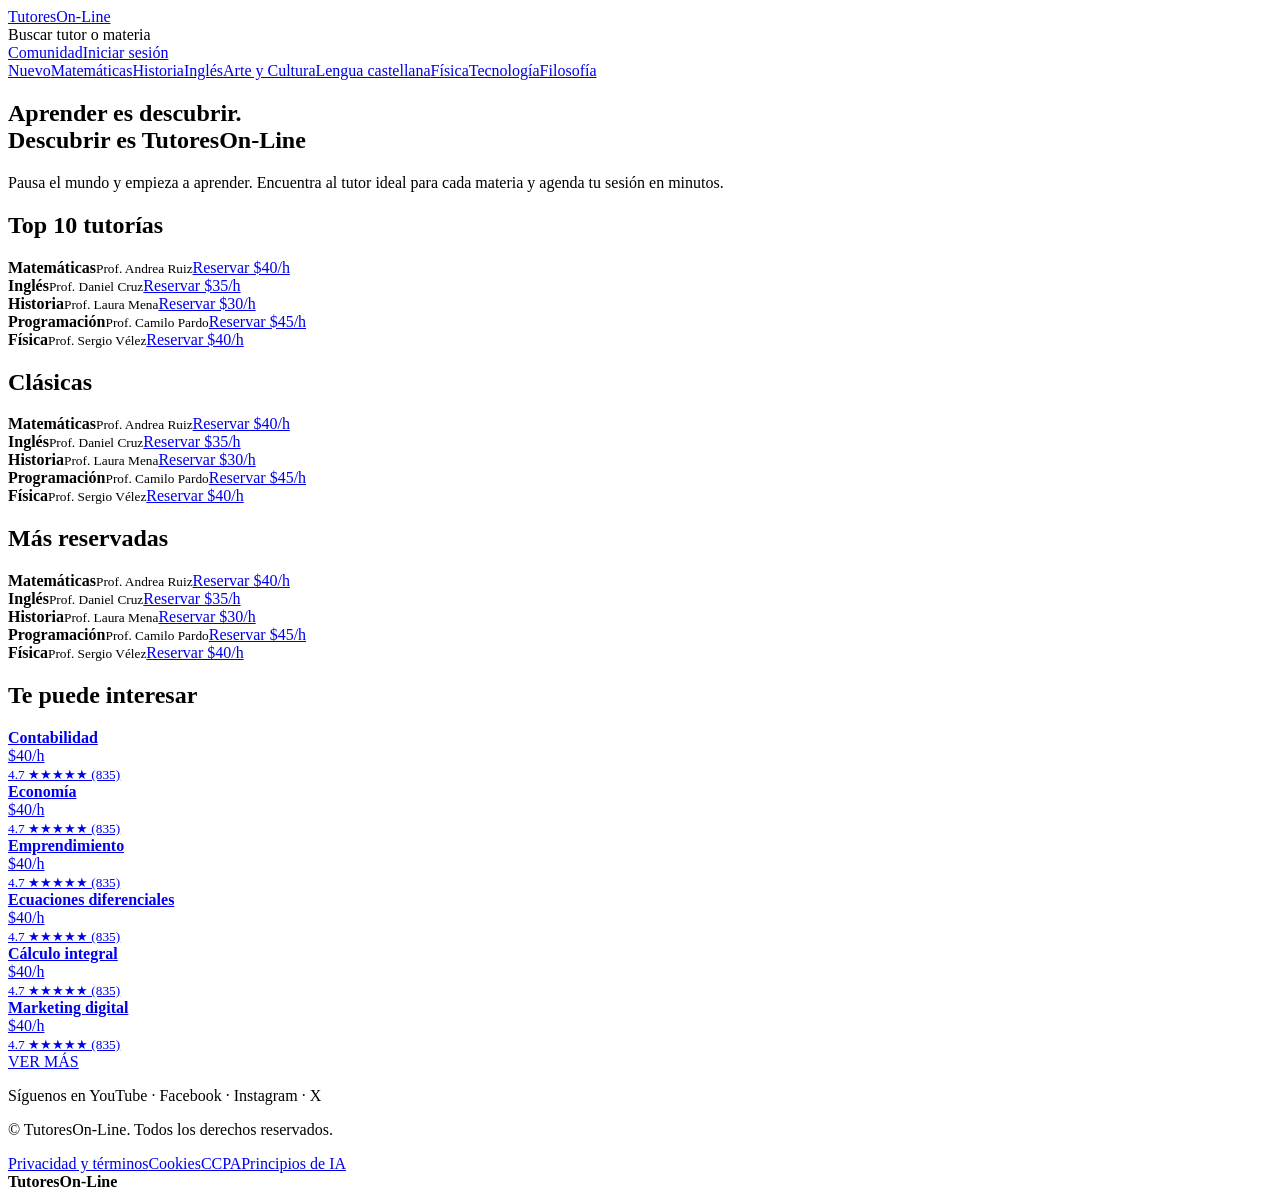
==== index.html @ 2ca49fcb "Add files via upload" ====
<!DOCTYPE html><html lang="es"><head><meta charset="utf-8"><meta name="viewport" content="width=device-width,initial-scale=1"><title>Inicio · TutoresOn-Line</title><link rel="stylesheet" href="css/style.css"></head><body><header class="top"><div class="bar"><a class="logo" href="index.html">TutoresOn-Line</a><div class="buscar">Buscar tutor o materia</div><nav class="mini"><a href="comunidad.html">Comunidad</a><a href="login.html">Iniciar sesión</a></nav></div></header><div class="cats"><a href="biblioteca.html">Nuevo</a><a href="biblioteca.html">Matemáticas</a><a href="biblioteca.html">Historia</a><a href="biblioteca.html">Inglés</a><a href="biblioteca.html">Arte y Cultura</a><a href="biblioteca.html">Lengua castellana</a><a href="biblioteca.html">Física</a><a href="biblioteca.html">Tecnología</a><a href="biblioteca.html">Filosofía</a></div><main><section class="hero"><div><h1>Aprender es descubrir.<br>Descubrir es TutoresOn-Line</h1><p>Pausa el mundo y empieza a aprender. Encuentra al tutor ideal para cada materia y agenda tu sesión en minutos.</p></div><div class="img"></div></section><h2>Top 10 tutorías</h2><div class="fila"><div class="tutoria"><b>Matemáticas</b><small>Prof. Andrea Ruiz</small><a class="btn" href="carrito.html">Reservar $40/h</a></div><div class="tutoria"><b>Inglés</b><small>Prof. Daniel Cruz</small><a class="btn" href="carrito.html">Reservar $35/h</a></div><div class="tutoria"><b>Historia</b><small>Prof. Laura Mena</small><a class="btn" href="carrito.html">Reservar $30/h</a></div><div class="tutoria"><b>Programación</b><small>Prof. Camilo Pardo</small><a class="btn" href="carrito.html">Reservar $45/h</a></div><div class="tutoria"><b>Física</b><small>Prof. Sergio Vélez</small><a class="btn" href="carrito.html">Reservar $40/h</a></div></div><h2>Clásicas</h2><div class="fila"><div class="tutoria"><b>Matemáticas</b><small>Prof. Andrea Ruiz</small><a class="btn" href="carrito.html">Reservar $40/h</a></div><div class="tutoria"><b>Inglés</b><small>Prof. Daniel Cruz</small><a class="btn" href="carrito.html">Reservar $35/h</a></div><div class="tutoria"><b>Historia</b><small>Prof. Laura Mena</small><a class="btn" href="carrito.html">Reservar $30/h</a></div><div class="tutoria"><b>Programación</b><small>Prof. Camilo Pardo</small><a class="btn" href="carrito.html">Reservar $45/h</a></div><div class="tutoria"><b>Física</b><small>Prof. Sergio Vélez</small><a class="btn" href="carrito.html">Reservar $40/h</a></div></div><h2>Más reservadas</h2><div class="fila"><div class="tutoria"><b>Matemáticas</b><small>Prof. Andrea Ruiz</small><a class="btn" href="carrito.html">Reservar $40/h</a></div><div class="tutoria"><b>Inglés</b><small>Prof. Daniel Cruz</small><a class="btn" href="carrito.html">Reservar $35/h</a></div><div class="tutoria"><b>Historia</b><small>Prof. Laura Mena</small><a class="btn" href="carrito.html">Reservar $30/h</a></div><div class="tutoria"><b>Programación</b><small>Prof. Camilo Pardo</small><a class="btn" href="carrito.html">Reservar $45/h</a></div><div class="tutoria"><b>Física</b><small>Prof. Sergio Vélez</small><a class="btn" href="carrito.html">Reservar $40/h</a></div></div><h2>Te puede interesar</h2><div class="grid"><a class="item" href="carrito.html"><div class="mini"></div><div><b>Contabilidad</b><br>$40/h<br><small>4.7 ★★★★★ (835)</small></div></a><a class="item" href="carrito.html"><div class="mini"></div><div><b>Economía</b><br>$40/h<br><small>4.7 ★★★★★ (835)</small></div></a><a class="item" href="carrito.html"><div class="mini"></div><div><b>Emprendimiento</b><br>$40/h<br><small>4.7 ★★★★★ (835)</small></div></a><a class="item" href="carrito.html"><div class="mini"></div><div><b>Ecuaciones diferenciales</b><br>$40/h<br><small>4.7 ★★★★★ (835)</small></div></a><a class="item" href="carrito.html"><div class="mini"></div><div><b>Cálculo integral</b><br>$40/h<br><small>4.7 ★★★★★ (835)</small></div></a><a class="item" href="carrito.html"><div class="mini"></div><div><b>Marketing digital</b><br>$40/h<br><small>4.7 ★★★★★ (835)</small></div></a></div><div class="centro"><a class="btn" href="biblioteca.html">VER MÁS</a></div></main><footer><div><p>Síguenos en YouTube · Facebook · Instagram · X</p><p>© TutoresOn-Line. Todos los derechos reservados.</p></div><nav><a href="#">Privacidad y términos</a><a href="#">Cookies</a><a href="#">CCPA</a><a href="#">Principios de IA</a></nav><strong>TutoresOn-Line</strong></footer></body></html>
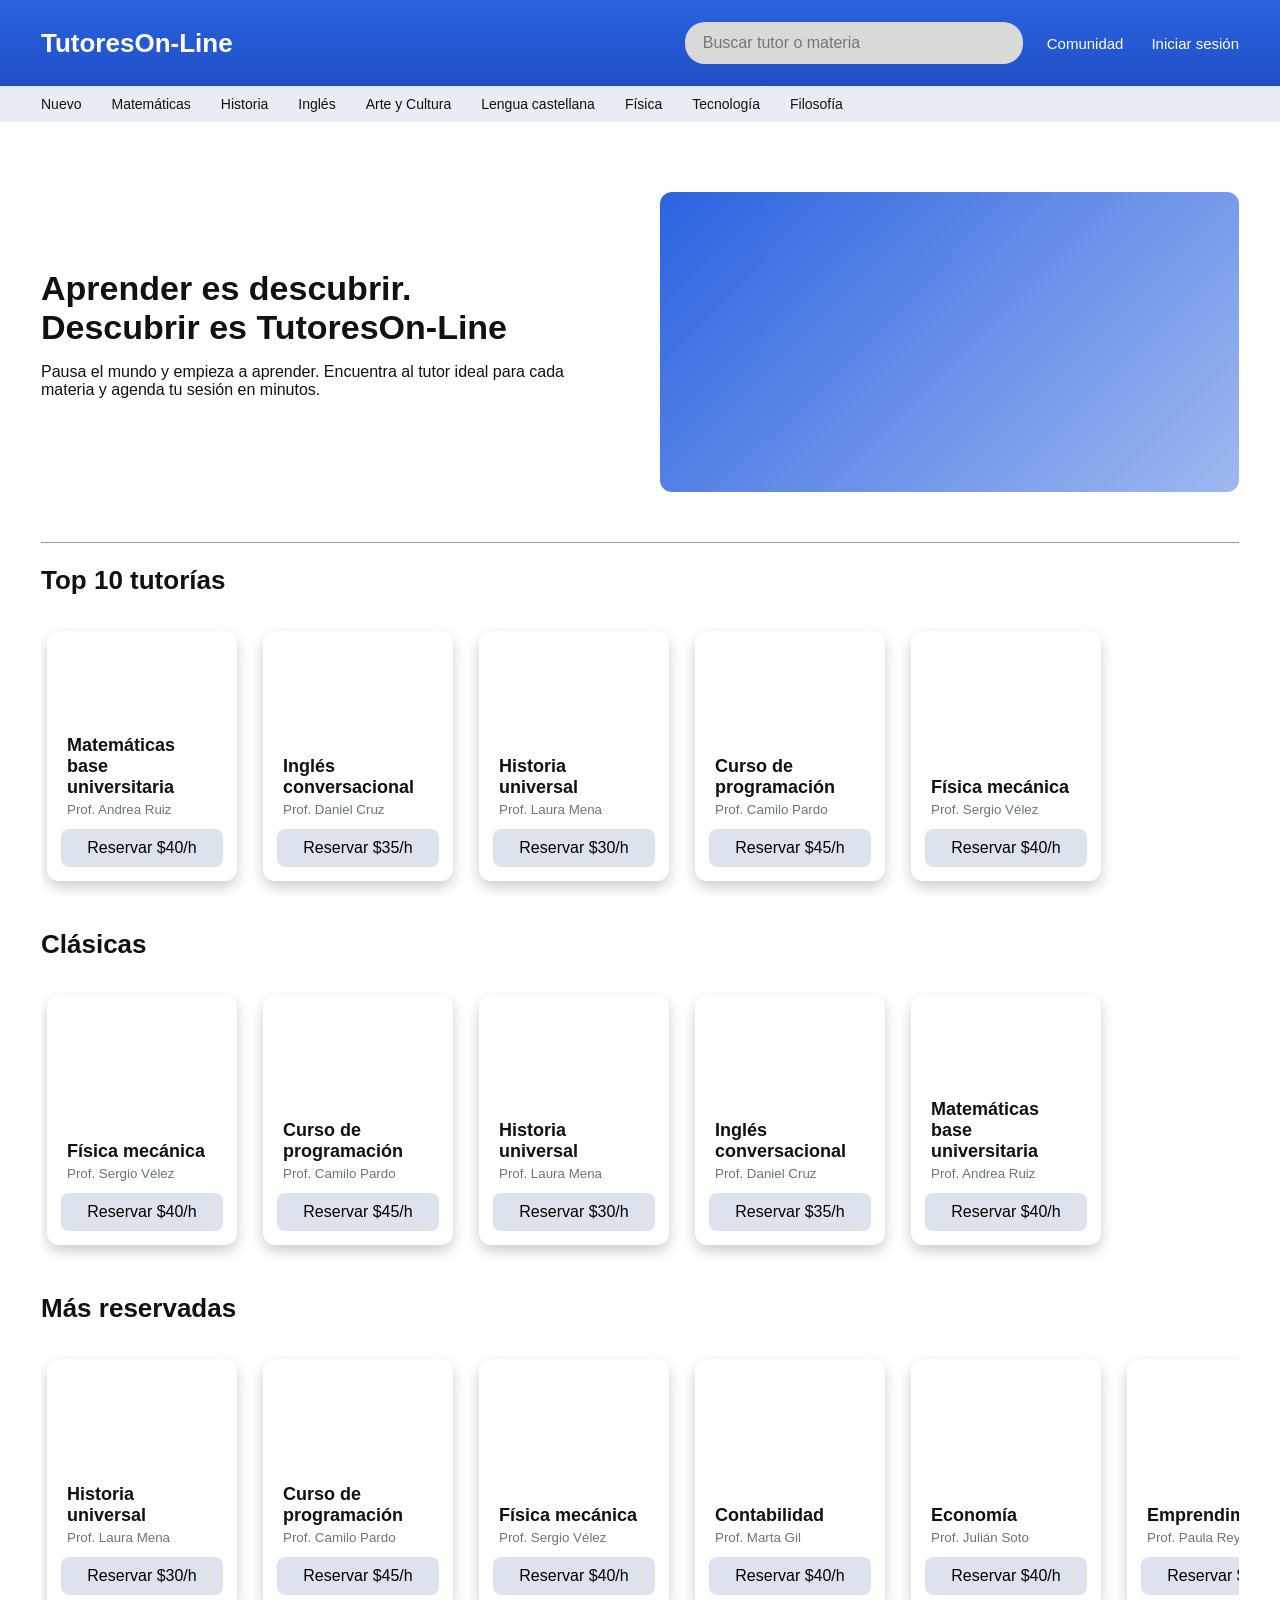
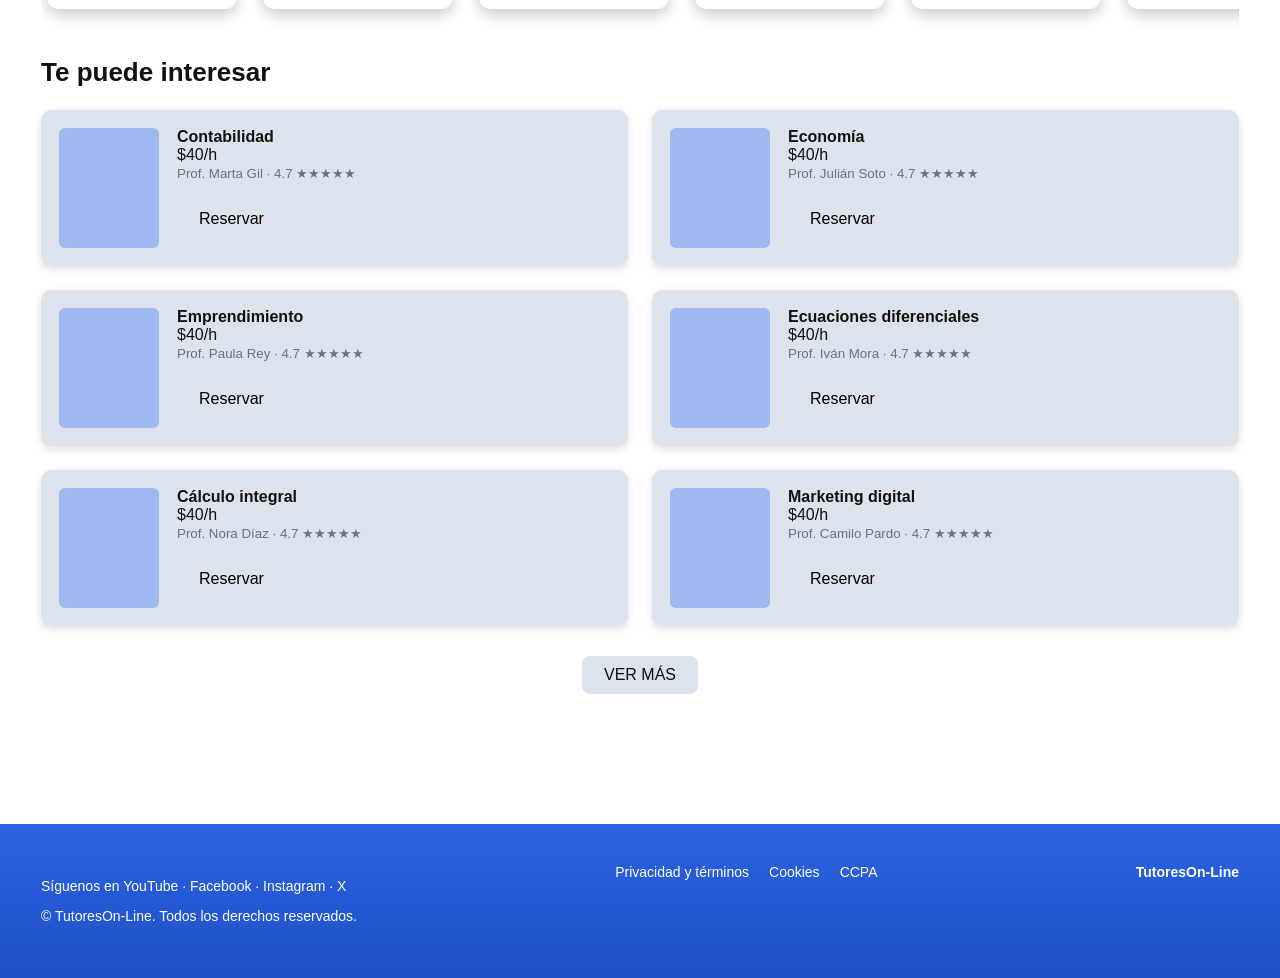
==== commit f19f148c: "Add files via upload" ====
--- a/index.html
+++ b/index.html
@@ -1 +1 @@
-<!DOCTYPE html><html lang="es"><head><meta charset="utf-8"><meta name="viewport" content="width=device-width,initial-scale=1"><title>Inicio · TutoresOn-Line</title><link rel="stylesheet" href="css/style.css"></head><body><header class="top"><div class="bar"><a class="logo" href="index.html">TutoresOn-Line</a><div class="buscar">Buscar tutor o materia</div><nav class="mini"><a href="comunidad.html">Comunidad</a><a href="login.html">Iniciar sesión</a></nav></div></header><div class="cats"><a href="biblioteca.html">Nuevo</a><a href="biblioteca.html">Matemáticas</a><a href="biblioteca.html">Historia</a><a href="biblioteca.html">Inglés</a><a href="biblioteca.html">Arte y Cultura</a><a href="biblioteca.html">Lengua castellana</a><a href="biblioteca.html">Física</a><a href="biblioteca.html">Tecnología</a><a href="biblioteca.html">Filosofía</a></div><main><section class="hero"><div><h1>Aprender es descubrir.<br>Descubrir es TutoresOn-Line</h1><p>Pausa el mundo y empieza a aprender. Encuentra al tutor ideal para cada materia y agenda tu sesión en minutos.</p></div><div class="img"></div></section><h2>Top 10 tutorías</h2><div class="fila"><div class="tutoria"><b>Matemáticas</b><small>Prof. Andrea Ruiz</small><a class="btn" href="carrito.html">Reservar $40/h</a></div><div class="tutoria"><b>Inglés</b><small>Prof. Daniel Cruz</small><a class="btn" href="carrito.html">Reservar $35/h</a></div><div class="tutoria"><b>Historia</b><small>Prof. Laura Mena</small><a class="btn" href="carrito.html">Reservar $30/h</a></div><div class="tutoria"><b>Programación</b><small>Prof. Camilo Pardo</small><a class="btn" href="carrito.html">Reservar $45/h</a></div><div class="tutoria"><b>Física</b><small>Prof. Sergio Vélez</small><a class="btn" href="carrito.html">Reservar $40/h</a></div></div><h2>Clásicas</h2><div class="fila"><div class="tutoria"><b>Matemáticas</b><small>Prof. Andrea Ruiz</small><a class="btn" href="carrito.html">Reservar $40/h</a></div><div class="tutoria"><b>Inglés</b><small>Prof. Daniel Cruz</small><a class="btn" href="carrito.html">Reservar $35/h</a></div><div class="tutoria"><b>Historia</b><small>Prof. Laura Mena</small><a class="btn" href="carrito.html">Reservar $30/h</a></div><div class="tutoria"><b>Programación</b><small>Prof. Camilo Pardo</small><a class="btn" href="carrito.html">Reservar $45/h</a></div><div class="tutoria"><b>Física</b><small>Prof. Sergio Vélez</small><a class="btn" href="carrito.html">Reservar $40/h</a></div></div><h2>Más reservadas</h2><div class="fila"><div class="tutoria"><b>Matemáticas</b><small>Prof. Andrea Ruiz</small><a class="btn" href="carrito.html">Reservar $40/h</a></div><div class="tutoria"><b>Inglés</b><small>Prof. Daniel Cruz</small><a class="btn" href="carrito.html">Reservar $35/h</a></div><div class="tutoria"><b>Historia</b><small>Prof. Laura Mena</small><a class="btn" href="carrito.html">Reservar $30/h</a></div><div class="tutoria"><b>Programación</b><small>Prof. Camilo Pardo</small><a class="btn" href="carrito.html">Reservar $45/h</a></div><div class="tutoria"><b>Física</b><small>Prof. Sergio Vélez</small><a class="btn" href="carrito.html">Reservar $40/h</a></div></div><h2>Te puede interesar</h2><div class="grid"><a class="item" href="carrito.html"><div class="mini"></div><div><b>Contabilidad</b><br>$40/h<br><small>4.7 ★★★★★ (835)</small></div></a><a class="item" href="carrito.html"><div class="mini"></div><div><b>Economía</b><br>$40/h<br><small>4.7 ★★★★★ (835)</small></div></a><a class="item" href="carrito.html"><div class="mini"></div><div><b>Emprendimiento</b><br>$40/h<br><small>4.7 ★★★★★ (835)</small></div></a><a class="item" href="carrito.html"><div class="mini"></div><div><b>Ecuaciones diferenciales</b><br>$40/h<br><small>4.7 ★★★★★ (835)</small></div></a><a class="item" href="carrito.html"><div class="mini"></div><div><b>Cálculo integral</b><br>$40/h<br><small>4.7 ★★★★★ (835)</small></div></a><a class="item" href="carrito.html"><div class="mini"></div><div><b>Marketing digital</b><br>$40/h<br><small>4.7 ★★★★★ (835)</small></div></a></div><div class="centro"><a class="btn" href="biblioteca.html">VER MÁS</a></div></main><footer><div><p>Síguenos en YouTube · Facebook · Instagram · X</p><p>© TutoresOn-Line. Todos los derechos reservados.</p></div><nav><a href="#">Privacidad y términos</a><a href="#">Cookies</a><a href="#">CCPA</a><a href="#">Principios de IA</a></nav><strong>TutoresOn-Line</strong></footer></body></html>+<!DOCTYPE html><html lang="es"><head><meta charset="utf-8"><meta name="viewport" content="width=device-width,initial-scale=1"><title>Inicio · TutoresOn-Line</title><link rel="stylesheet" href="css/style.css"></head><body data-page="index"><div id="hd"></div><main id="app"></main><footer><div><p>Síguenos en YouTube · Facebook · Instagram · X</p><p>© TutoresOn-Line. Todos los derechos reservados.</p></div><nav><a href="#">Privacidad y términos</a><a href="#">Cookies</a><a href="#">CCPA</a></nav><strong>TutoresOn-Line</strong></footer><div id="toast"></div><script src="js/app.js"></script></body></html>
--- a/css/style.css
+++ b/css/style.css
@@ -0,0 +1,55 @@
+:root{--azul:#1f4fc6;--azul2:#2b63e0;--gris:#dde3ec;--tinta:#111;--suave:#6b7380}
+*{box-sizing:border-box}body{margin:0;font-family:Montserrat,Segoe UI,Arial,sans-serif;color:var(--tinta);background:#fff}
+a{color:inherit;text-decoration:none}
+.top{background:linear-gradient(var(--azul2),var(--azul));color:#fff}
+.top .bar{display:flex;align-items:center;gap:24px;padding:22px 41px;flex-wrap:wrap}
+.logo{font-weight:700;font-size:26px;margin-right:auto}
+.buscar{background:#d9d9d9;color:#333;border-radius:20px;padding:12px 18px;width:min(338px,100%)}
+.top nav.mini{display:flex;gap:28px;font-size:15px}
+.cats{background:#e9edf3;display:flex;gap:30px;padding:10px 41px;font-size:14px;overflow-x:auto;white-space:nowrap}
+.cats a:hover{color:var(--azul)}
+main{max-width:1280px;margin:0 auto;padding:40px 41px}
+h1{font-size:34px;margin:0 0 8px}h2{font-size:26px}
+.hero{display:grid;grid-template-columns:1fr 1fr;gap:40px;align-items:center;padding:30px 0 50px;border-bottom:1px solid #999}
+.hero .img{height:300px;border-radius:12px;background:linear-gradient(135deg,#2b63e0,#9fb8f0)}
+.fila{display:flex;gap:26px;overflow-x:auto;padding:14px 6px 26px}
+.tutoria{flex:0 0 190px;height:250px;border-radius:12px;background:#fff;box-shadow:0 6px 14px #0003;display:flex;flex-direction:column;justify-content:flex-end;padding:14px}
+.tutoria b{font-size:18px}.tutoria small{color:var(--suave)}
+.tutoria .btn{margin-top:10px}
+.btn{display:inline-block;background:var(--gris);border:0;border-radius:8px;padding:10px 22px;font:inherit;cursor:pointer;text-align:center}
+.btn.azul{background:var(--azul);color:#fff}
+.grid{display:grid;grid-template-columns:repeat(2,1fr);gap:24px}
+.item{background:var(--gris);border-radius:10px;padding:18px;display:flex;gap:18px;box-shadow:0 3px 8px #0002}
+.item .mini{width:100px;height:120px;border-radius:6px;background:#9fb8f0;flex:none}
+.item small{color:var(--suave)}
+.centro{text-align:center;margin:30px 0}
+footer{background:linear-gradient(var(--azul2),var(--azul));color:#fff;padding:40px 41px;margin-top:60px;display:flex;justify-content:space-between;flex-wrap:wrap;gap:20px;font-size:14px}
+footer nav{display:flex;gap:20px;flex-wrap:wrap}
+.caja{max-width:508px;margin:30px auto}
+.caja label{display:block;font-size:13px;margin:18px 0 6px}
+.caja input{width:100%;padding:15px;border:1px solid #bbb;border-radius:8px;font:inherit}
+.social{display:block;margin:12px auto;width:100%;border:1px solid #bbb;background:#fff;border-radius:8px;padding:12px;font:inherit}
+.perfil{display:grid;grid-template-columns:447px 1fr;gap:60px}
+.tarjeta{background:var(--gris);border-radius:12px;padding:30px;text-align:center}
+.avatar{width:180px;height:180px;border-radius:50%;background:#9fb8f0;margin:0 auto 18px}
+.barra{height:18px;background:#fff;border-radius:9px;overflow:hidden}.barra i{display:block;height:100%;background:var(--azul);width:82%}
+.menu a{display:block;background:var(--gris);border-radius:10px;padding:26px;margin-bottom:26px;font-size:20px;font-weight:600}
+.carrito{display:grid;grid-template-columns:1fr 440px;gap:60px}
+.linea{background:var(--gris);border-radius:10px;padding:20px;display:flex;gap:22px;margin-bottom:26px}
+.linea .mini{width:150px;height:123px;background:#9fb8f0;border-radius:6px;flex:none}
+.total{background:var(--gris);border-radius:10px;padding:24px;align-self:start}
+.total p{display:flex;justify-content:space-between;font-size:18px}
+.msg{background:var(--gris);border-radius:12px;padding:20px;margin-bottom:26px}
+.msg .resp{margin:14px 0 0 40px;padding-left:14px;border-left:2px solid #999}
+@media(max-width:800px){.hero,.perfil,.carrito,.grid{grid-template-columns:1fr}}
+/* Funcionalidad */
+.buscar{padding:0 18px}.buscar input{width:100%;border:0;background:none;font:inherit;padding:12px 0;outline:0}
+.mini,.tutoria{background-size:cover;background-position:center}
+.hero .img{background:url(../img/hero.png) center/cover,linear-gradient(135deg,#2b63e0,#9fb8f0)}
+.tutoria b,.tutoria small{background:#fffd;padding:2px 6px;border-radius:4px;align-self:flex-start}
+.total label{display:block;font-size:13px;margin:14px 0 6px}
+.total select,.total input,#fm textarea,.caja select{width:100%;padding:12px;border:1px solid #bbb;border-radius:8px;font:inherit;margin-bottom:6px}
+#fm{margin-bottom:26px}#fm button{margin-top:8px}.err{color:#c0262d;text-align:center}
+#toast{position:fixed;bottom:24px;left:50%;transform:translateX(-50%) translateY(80px);background:#111;color:#fff;padding:12px 22px;border-radius:8px;opacity:0;transition:.3s;z-index:9}
+#toast.show{opacity:1;transform:translateX(-50%)}
+.menu form select,.menu form input{padding:10px;margin:4px 0;border:1px solid #bbb;border-radius:8px;font:inherit}
